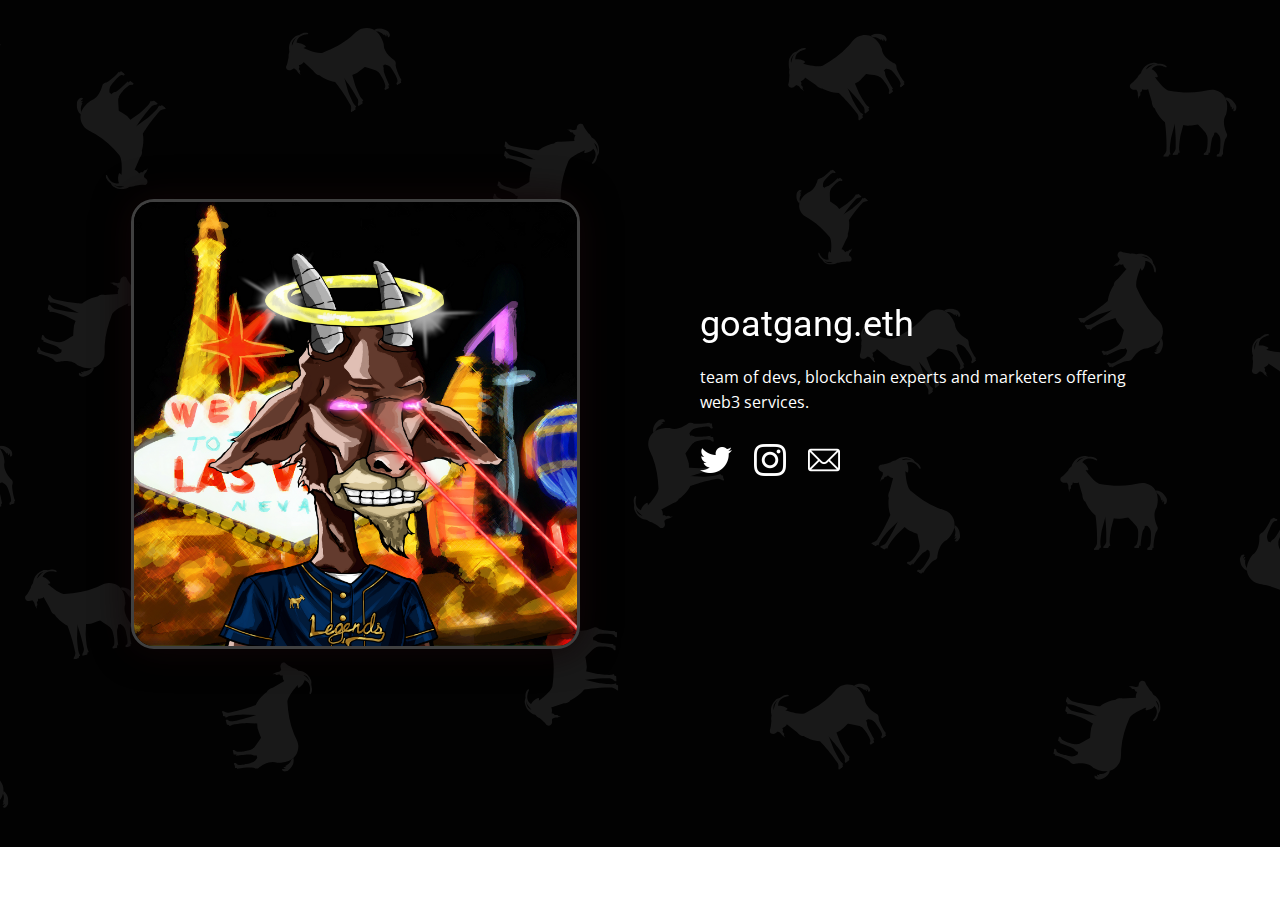
==== index.html @ 2919008b "Add files via upload" ====
<!DOCTYPE html>
<html style="font-size: 16px;" lang="en"><head>
    <meta name="viewport" content="width=device-width, initial-scale=1.0">
    <meta charset="utf-8">
    <meta name="keywords" content="developers, goat, blockchain, crypto, expert, legal, web3, services, marketing, consultation, ethereum, nft, goat society, society, goatd, goated, goat leaders, team, web2, seo, trader, trading, memecoin, exchange, launch, coin launch, web, design, webdesign, twitter, instagram, fanbase, homepage">
    <meta name="description" content="team of devs, blockchain experts and marketers offering web3 service​s.">
    <meta name="page_type" content="np-template-header-footer-from-plugin">
    <title>goatgang.eth</title>
    <link rel="stylesheet" href="goatgang.css" media="screen">
<link rel="stylesheet" href="Herd.css" media="screen">
    <script class="u-script" type="text/javascript" src="jquery.js" defer=""></script>
    <script class="u-script" type="text/javascript" src="goatgang.js" defer=""></script>
    <meta name="generator" content="Goat Generator">
    <meta property="og:title" content="goatgang.eth">
    <meta property="og:description" content="team of devs, blockchain experts and marketers offering web3 service​s.">
    <meta property="og:image" content="https://goatbeing.dev/images/Untitleddesign1.png">
    <meta property="og:url" content="https://goatbeing.dev">
    <link rel="icon" href="images/favicon.png">
    <link id="u-theme-google-font" rel="stylesheet" href="https://fonts.googleapis.com/css?family=Roboto:100,100i,300,300i,400,400i,500,500i,700,700i,900,900i|Open+Sans:300,300i,400,400i,500,500i,600,600i,700,700i,800,800i">
    
    
    <script type="application/ld+json">{
		"@context": "http://schema.org",
		"@type": "Organization",
		"name": "goatgang"
}</script>
    <meta name="theme-color" content="#172635">
    <meta property="og:type" content="website">
  </head>
  <body data-home-page="Herd.html" data-home-page-title="Herd" class="u-body u-xl-mode">
    <section class="u-clearfix u-image u-shading u-uploaded-video u-section-1" id="sec-d7a1" data-image-width="1920" data-image-height="1080">
      <div class="u-clearfix u-sheet u-valign-middle-lg u-valign-middle-xs u-sheet-1">
        <div class="u-clearfix u-expanded-width u-gutter-0 u-layout-wrap u-layout-wrap-1">
          <div class="u-layout">
            <div class="u-layout-row">
              <div class="u-align-left-lg u-align-left-md u-align-left-sm u-align-left-xs u-container-style u-layout-cell u-left-cell u-size-30 u-layout-cell-1">
                <div class="u-container-layout u-valign-middle-lg u-valign-middle-md u-valign-middle-xl u-container-layout-1">
                  <img class="u-border-grey-75 u-hover-feature u-image u-image-round u-radius-23 u-image-1" src="images/GoatLeader.png" alt="" data-image-width="1600" data-image-height="1600" data-href="https://opensea.io/assets/0x2f14f1b6c350c41801b2b7ba9445670d7e2ffc70/6843" data-target="_blank">
                </div>
              </div>
              <div class="u-align-left u-container-style u-layout-cell u-right-cell u-size-30 u-layout-cell-2">
                <div class="u-container-layout u-valign-bottom-xs u-container-layout-2">
                  <h2 class="u-text u-text-body-alt-color u-text-default u-text-1" data-animation-name="flash" data-animation-duration="1000" data-animation-direction="">goatgang.eth<br>
                  </h2>
                  <p class="u-text u-text-body-alt-color u-text-2">team of devs, blockchain experts and marketers offering web3 service<span style="font-size: 0.875rem;"></span>s.
                  </p><span class="u-file-icon u-icon u-text-white u-icon-1" data-href="https://instagram.com/goatbeing" data-target="_blank"><img src="images/4.png" alt=""></span><span class="u-file-icon u-icon u-text-white u-icon-2" data-href="mailto:Cryptogoat@mail.com"><img src="images/5.png" alt=""></span><span class="u-file-icon u-icon u-text-white u-icon-3" data-href="https://twitter.com/goatbeing" data-target="_blank"><img src="images/6.png" alt=""></span>
                </div>
              </div>
            </div>
          </div>
        </div>
      </div>
      
    </section>
    
    
    
  
</body></html>
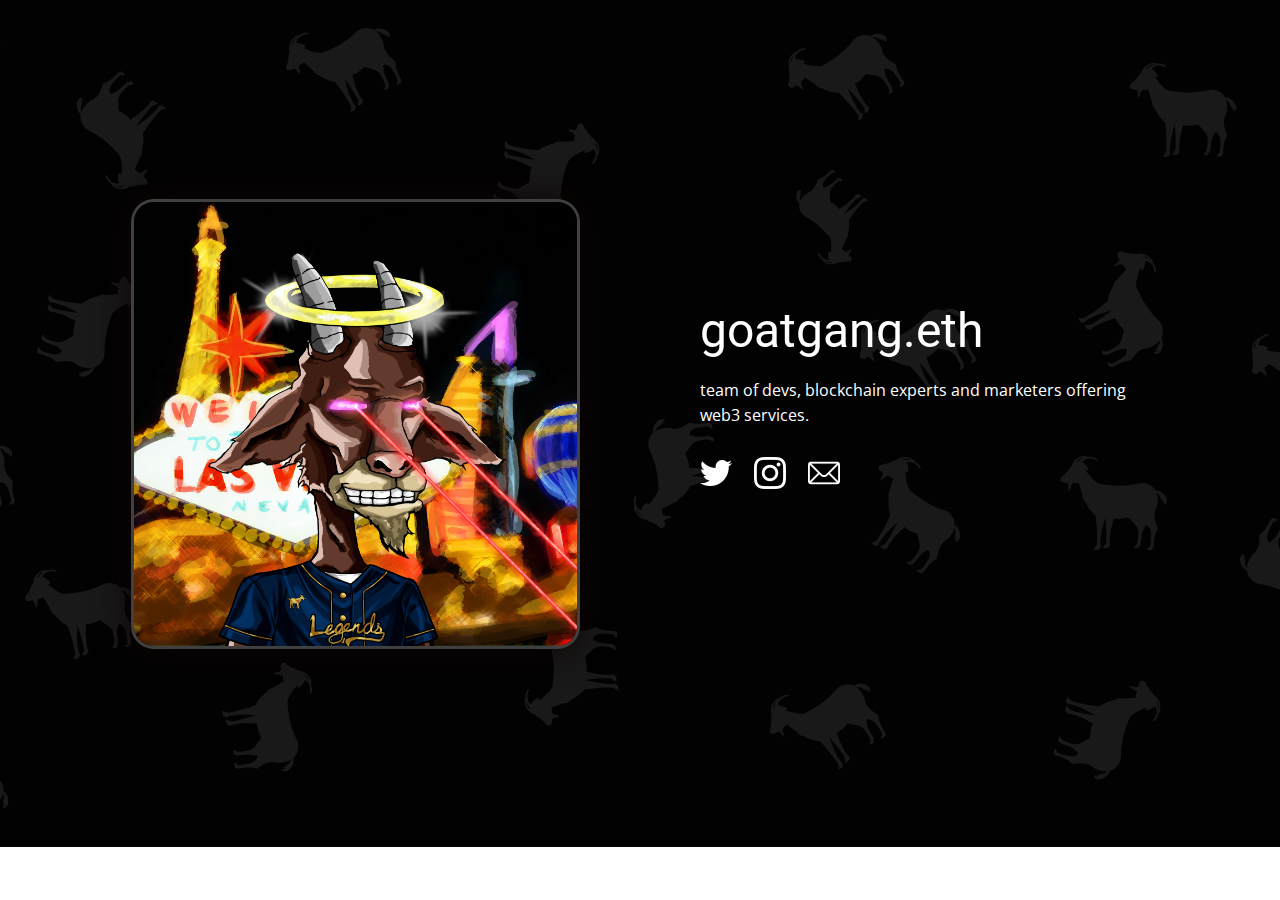
==== commit c87dd1b2: "Update index.html" ====
--- a/index.html
+++ b/index.html
@@ -1,5 +1,12 @@
 <!DOCTYPE html>
 <html style="font-size: 16px;" lang="en"><head>
+<!-- Google Tag Manager -->
+<script>(function(w,d,s,l,i){w[l]=w[l]||[];w[l].push({'gtm.start':
+new Date().getTime(),event:'gtm.js'});var f=d.getElementsByTagName(s)[0],
+j=d.createElement(s),dl=l!='dataLayer'?'&l='+l:'';j.async=true;j.src=
+'https://www.googletagmanager.com/gtm.js?id='+i+dl;f.parentNode.insertBefore(j,f);
+})(window,document,'script','dataLayer','GTM-PCHRCNZ');</script>
+<!-- End Google Tag Manager -->
     <meta name="viewport" content="width=device-width, initial-scale=1.0">
     <meta charset="utf-8">
     <meta name="keywords" content="developers, goat, blockchain, crypto, expert, legal, web3, services, marketing, consultation, ethereum, nft, goat society, society, goatd, goated, goat leaders, team, web2, seo, trader, trading, memecoin, exchange, launch, coin launch, web, design, webdesign, twitter, instagram, fanbase, homepage">
@@ -15,20 +22,43 @@
     <meta property="og:description" content="team of devs, blockchain experts and marketers offering web3 service​s.">
     <meta property="og:image" content="https://goatbeing.dev/images/Untitleddesign1.png">
     <meta property="og:url" content="https://goatbeing.dev">
-    <link rel="icon" href="images/favicon.png">
+	<link rel="icon" href="images/
+			       .svg">
+    <link rel="shortcut icon" href="/favicon.svg">
+    <link rel="icon" href="images/favicon.svg">
     <link id="u-theme-google-font" rel="stylesheet" href="https://fonts.googleapis.com/css?family=Roboto:100,100i,300,300i,400,400i,500,500i,700,700i,900,900i|Open+Sans:300,300i,400,400i,500,500i,600,600i,700,700i,800,800i">
     
     
     <script type="application/ld+json">{
 		"@context": "http://schema.org",
 		"@type": "Organization",
-		"name": "goatgang"
+		"name": "goatgang.eth",
+                "url": "https://goatbeing.dev",
+		"logo": "https://goatbeing.dev/images/favicon.svg"
 }</script>
     <meta name="theme-color" content="#172635">
+    <link rel="canonical" href="https://goatbeing.dev">
+    <meta name="twitter:card" content="summary_large_image">
+    <meta name="twitter:site" content="@GOATBeing">
+    <meta name="twitter:title" content="goatgang.eth">
+    <meta name="twitter:description" content="Team of GOATs">
+    <meta name="twitter:image" content="https://i.ibb.co/RYLwTcB/twittercard.png">
     <meta property="og:type" content="website">
+  <script async="" src="https://www.googletagmanager.com/gtag/js?id=G-YMZG2W1E2V"></script>
+<script>
+  window.dataLayer = window.dataLayer || [];
+  function gtag(){dataLayer.push(arguments);}
+  gtag('js', new Date());
+
+  gtag('config', 'G-YMZG2W1E2V');
+</script>
   </head>
   <body data-home-page="Herd.html" data-home-page-title="Herd" class="u-body u-xl-mode">
-    <section class="u-clearfix u-image u-shading u-uploaded-video u-section-1" id="sec-d7a1" data-image-width="1920" data-image-height="1080">
+    <!-- Google Tag Manager (noscript) -->
+<noscript><iframe src="https://www.googletagmanager.com/ns.html?id=GTM-PCHRCNZ"
+height="0" width="0" style="display:none;visibility:hidden"></iframe></noscript>
+<!-- End Google Tag Manager (noscript) -->
+	<section class="u-clearfix u-image u-shading u-uploaded-video u-section-1" id="sec-d7a1" data-image-width="1920" data-image-height="1080">
       <div class="u-clearfix u-sheet u-valign-middle-lg u-valign-middle-xs u-sheet-1">
         <div class="u-clearfix u-expanded-width u-gutter-0 u-layout-wrap u-layout-wrap-1">
           <div class="u-layout">
@@ -40,8 +70,8 @@
               </div>
               <div class="u-align-left u-container-style u-layout-cell u-right-cell u-size-30 u-layout-cell-2">
                 <div class="u-container-layout u-valign-bottom-xs u-container-layout-2">
-                  <h2 class="u-text u-text-body-alt-color u-text-default u-text-1" data-animation-name="flash" data-animation-duration="1000" data-animation-direction="">goatgang.eth<br>
-                  </h2>
+                  <h1 class="u-text u-text-body-alt-color u-text-default u-text-1" data-animation-name="flash" data-animation-duration="1000" data-animation-direction="">goatgang.eth<br>
+                  </h1>
                   <p class="u-text u-text-body-alt-color u-text-2">team of devs, blockchain experts and marketers offering web3 service<span style="font-size: 0.875rem;"></span>s.
                   </p><span class="u-file-icon u-icon u-text-white u-icon-1" data-href="https://instagram.com/goatbeing" data-target="_blank"><img src="images/4.png" alt=""></span><span class="u-file-icon u-icon u-text-white u-icon-2" data-href="mailto:Cryptogoat@mail.com"><img src="images/5.png" alt=""></span><span class="u-file-icon u-icon u-text-white u-icon-3" data-href="https://twitter.com/goatbeing" data-target="_blank"><img src="images/6.png" alt=""></span>
                 </div>
@@ -56,4 +86,4 @@
     
     
   
-</body></html>+</body></html>
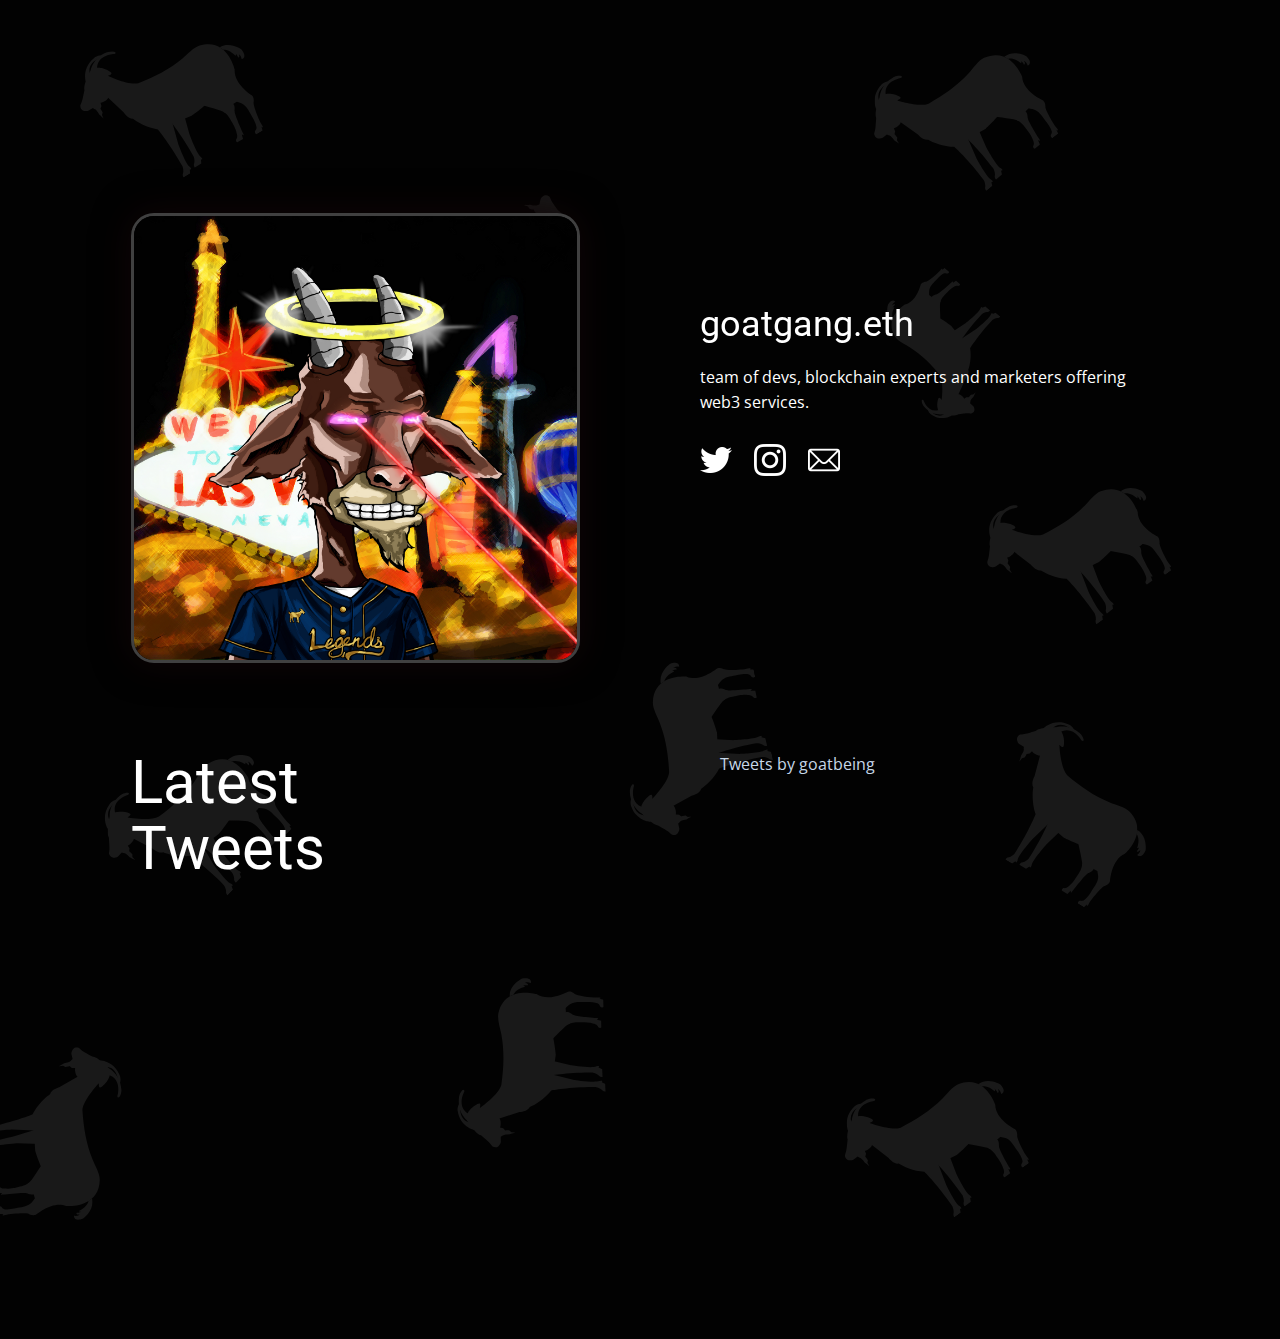
==== commit 7c0c28fb: "Add files via upload" ====
--- a/index.html
+++ b/index.html
@@ -54,26 +54,28 @@
 </script>
   </head>
   <body data-home-page="Herd.html" data-home-page-title="Herd" class="u-body u-xl-mode">
-    <!-- Google Tag Manager (noscript) -->
-<noscript><iframe src="https://www.googletagmanager.com/ns.html?id=GTM-PCHRCNZ"
-height="0" width="0" style="display:none;visibility:hidden"></iframe></noscript>
-<!-- End Google Tag Manager (noscript) -->
-	<section class="u-clearfix u-image u-shading u-uploaded-video u-section-1" id="sec-d7a1" data-image-width="1920" data-image-height="1080">
-      <div class="u-clearfix u-sheet u-valign-middle-lg u-valign-middle-xs u-sheet-1">
+    <section class="u-clearfix u-image u-shading u-uploaded-video u-section-1" id="sec-d7a1" data-image-width="1920" data-image-height="1080">
+      <div class="u-clearfix u-sheet u-valign-middle-xs u-sheet-1">
         <div class="u-clearfix u-expanded-width u-gutter-0 u-layout-wrap u-layout-wrap-1">
           <div class="u-layout">
             <div class="u-layout-row">
               <div class="u-align-left-lg u-align-left-md u-align-left-sm u-align-left-xs u-container-style u-layout-cell u-left-cell u-size-30 u-layout-cell-1">
-                <div class="u-container-layout u-valign-middle-lg u-valign-middle-md u-valign-middle-xl u-container-layout-1">
+                <div class="u-container-layout u-container-layout-1">
                   <img class="u-border-grey-75 u-hover-feature u-image u-image-round u-radius-23 u-image-1" src="images/GoatLeader.png" alt="" data-image-width="1600" data-image-height="1600" data-href="https://opensea.io/assets/0x2f14f1b6c350c41801b2b7ba9445670d7e2ffc70/6843" data-target="_blank">
+                  <h1 class="u-hidden-sm u-hidden-xs u-text u-text-body-alt-color u-text-default-xl u-text-1" data-animation-name="flash" data-animation-duration="1000" data-animation-direction="">Latest<br>Tweets 
+                  </h1>
                 </div>
               </div>
               <div class="u-align-left u-container-style u-layout-cell u-right-cell u-size-30 u-layout-cell-2">
-                <div class="u-container-layout u-valign-bottom-xs u-container-layout-2">
-                  <h1 class="u-text u-text-body-alt-color u-text-default u-text-1" data-animation-name="flash" data-animation-duration="1000" data-animation-direction="">goatgang.eth<br>
-                  </h1>
-                  <p class="u-text u-text-body-alt-color u-text-2">team of devs, blockchain experts and marketers offering web3 service<span style="font-size: 0.875rem;"></span>s.
-                  </p><span class="u-file-icon u-icon u-text-white u-icon-1" data-href="https://instagram.com/goatbeing" data-target="_blank"><img src="images/4.png" alt=""></span><span class="u-file-icon u-icon u-text-white u-icon-2" data-href="mailto:Cryptogoat@mail.com"><img src="images/5.png" alt=""></span><span class="u-file-icon u-icon u-text-white u-icon-3" data-href="https://twitter.com/goatbeing" data-target="_blank"><img src="images/6.png" alt=""></span>
+                <div class="u-container-layout u-valign-bottom-lg u-container-layout-2">
+                  <h2 class="u-text u-text-body-alt-color u-text-default u-text-2" data-animation-name="flash" data-animation-duration="1000" data-animation-direction="">goatgang.eth<br>
+                  </h2>
+                  <p class="u-text u-text-body-alt-color u-text-3">team of devs, blockchain experts and marketers offering web3 service<span style="font-size: 0.875rem;"></span>s.
+                  </p><span class="u-file-icon u-icon u-text-white u-icon-1" data-href="https://instagram.com/goatbeing" data-target="_blank"><img src="images/1.png" alt=""></span><span class="u-file-icon u-icon u-text-white u-icon-2" data-href="mailto:Cryptogoat@mail.com"><img src="images/2.png" alt=""></span><span class="u-file-icon u-icon u-text-white u-icon-3" data-href="https://twitter.com/goatbeing" data-target="_blank"><img src="images/3.png" alt=""></span>
+                  <div class="u-clearfix u-custom-html u-hidden-sm u-hidden-xs u-custom-html-1">
+                    <a class="twitter-timeline" data-lang="en" data-width="405" data-height="410" data-theme="light" href="https://twitter.com/goatbeing?ref_src=twsrc%5Etfw">Tweets by goatbeing</a>
+                    <script async="async" src="https://platform.twitter.com/widgets.js" charset="utf-8"></script>
+                  </div>
                 </div>
               </div>
             </div>
@@ -86,4 +88,4 @@
     
     
   
-</body></html>
+</body></html>--- a/Herd.css
+++ b/Herd.css
@@ -14,7 +14,7 @@
 
 .u-section-1 .u-layout-cell-1 {
   background-image: none;
-  min-height: 543px;
+  min-height: 1033px;
 }
 
 .u-section-1 .u-container-layout-1 {
@@ -25,24 +25,29 @@
   width: 449px;
   height: 450px;
   transition-duration: 0.5s;
+  box-shadow: 0 0 36px 1px rgba(15,4,5,1);
   transform: translateX(0px) translateY(0px) scale(1) rotate(0deg);
-  box-shadow: 0 0 36px 1px rgba(15,4,5,1);
-  margin: 0 auto;
+  margin: 61px auto 0;
+}
+
+.u-section-1 .u-text-1 {
+  font-size: 3.75rem;
+  margin: 87px auto 0 61px;
 }
 
 .u-section-1 .u-layout-cell-2 {
-  min-height: 543px;
+  min-height: 1022px;
 }
 
 .u-section-1 .u-container-layout-2 {
   padding: 30px 60px;
 }
 
-.u-section-1 .u-text-1 {
+.u-section-1 .u-text-2 {
   margin: 123px auto 0 0;
 }
 
-.u-section-1 .u-text-2 {
+.u-section-1 .u-text-3 {
   margin: 20px 0 0;
 }
 
@@ -67,46 +72,70 @@
   padding: 0;
 }
 
+.u-section-1 .u-custom-html-1 {
+  height: auto;
+  min-height: 405px;
+  width: 410px;
+  margin: 276px auto 0;
+}
+
 @media (max-width: 1199px) {
   .u-section-1 .u-sheet-1 {
-    min-height: 863px;
+    min-height: 1264px;
   }
 
   .u-section-1 .u-layout-wrap-1 {
-    margin-top: 60px;
-    margin-bottom: 60px;
+    margin-top: 190px;
+    margin-bottom: 52px;
   }
 
   .u-section-1 .u-layout-cell-1 {
-    min-height: 483px;
+    min-height: 1022px;
   }
 
   .u-section-1 .u-image-1 {
     width: 416px;
     height: 416px;
-  }
-
-  .u-section-1 .u-layout-cell-2 {
-    min-height: 483px;
+    margin-top: 47px;
   }
 
   .u-section-1 .u-text-1 {
     width: auto;
-    margin-top: 106px;
+    font-size: 3rem;
+    margin-top: 124px;
+    margin-right: 216px;
+    margin-left: 52px;
+  }
+
+  .u-section-1 .u-container-layout-2 {
+    padding-left: 0;
+    padding-right: 0;
   }
 
   .u-section-1 .u-text-2 {
     width: auto;
+    margin-top: 0;
+    margin-left: 60px;
+  }
+
+  .u-section-1 .u-text-3 {
+    width: auto;
     margin-top: 27px;
+    margin-left: 60px;
+    margin-right: 60px;
   }
 
   .u-section-1 .u-icon-1 {
     margin-top: 27px;
-    margin-left: 59px;
+    margin-left: 119px;
   }
 
   .u-section-1 .u-icon-2 {
-    margin-left: 119px;
+    margin-left: 179px;
+  }
+
+  .u-section-1 .u-icon-3 {
+    margin-left: 60px;
   }
 }
 
@@ -120,7 +149,7 @@
   }
 
   .u-section-1 .u-layout-cell-1 {
-    min-height: 370px;
+    min-height: 983px;
   }
 
   .u-section-1 .u-image-1 {
@@ -128,17 +157,22 @@
     height: 333px;
   }
 
+  .u-section-1 .u-text-1 {
+    margin-top: 168px;
+    margin-right: 161px;
+    margin-left: 28px;
+  }
+
   .u-section-1 .u-layout-cell-2 {
-    min-height: 370px;
-  }
-
-  .u-section-1 .u-container-layout-2 {
-    padding-left: 30px;
-    padding-right: 30px;
-  }
-
-  .u-section-1 .u-text-1 {
+    min-height: 983px;
+  }
+
+  .u-section-1 .u-text-2 {
     margin-top: 66px;
+  }
+
+  .u-section-1 .u-text-3 {
+    margin-right: 0;
   }
 
   .u-section-1 .u-icon-1 {
@@ -149,6 +183,14 @@
   .u-section-1 .u-icon-2 {
     margin-left: 100px;
   }
+
+  .u-section-1 .u-icon-3 {
+    margin-left: 150px;
+  }
+
+  .u-section-1 .u-custom-html-1 {
+    width: 344px;
+  }
 }
 
 @media (max-width: 767px) {
@@ -158,10 +200,11 @@
 
   .u-section-1 .u-layout-wrap-1 {
     margin-top: 125px;
+    margin-bottom: 60px;
   }
 
   .u-section-1 .u-layout-cell-1 {
-    min-height: 555px;
+    min-height: 581px;
   }
 
   .u-section-1 .u-image-1 {
@@ -170,30 +213,52 @@
     margin-top: 73px;
   }
 
+  .u-section-1 .u-text-1 {
+    margin-top: 160px;
+    margin-right: 156px;
+    margin-left: 33px;
+  }
+
   .u-section-1 .u-layout-cell-2 {
-    min-height: 303px;
+    min-height: 272px;
   }
 
   .u-section-1 .u-container-layout-2 {
-    padding: 0 10px;
-  }
-
-  .u-section-1 .u-text-1 {
-    margin-top: 48px;
+    padding-top: 0;
   }
 
   .u-section-1 .u-text-2 {
-    margin-top: 39px;
+    margin-top: 50px;
+    margin-left: 48px;
+  }
+
+  .u-section-1 .u-text-3 {
+    margin-top: 35px;
+    margin-right: 12px;
+    margin-left: 48px;
   }
 
   .u-section-1 .u-icon-1 {
-    margin-top: 33px;
+    margin-top: 35px;
+    margin-left: 103px;
+  }
+
+  .u-section-1 .u-icon-2 {
+    margin-left: 153px;
+  }
+
+  .u-section-1 .u-icon-3 {
+    margin-left: 53px;
+  }
+
+  .u-section-1 .u-custom-html-1 {
+    width: 360px;
   }
 }
 
 @media (max-width: 575px) {
   .u-section-1 .u-sheet-1 {
-    min-height: 930px;
+    min-height: 931px;
   }
 
   .u-section-1 .u-layout-wrap-1 {
@@ -201,7 +266,7 @@
   }
 
   .u-section-1 .u-layout-cell-1 {
-    min-height: 363px;
+    min-height: 454px;
   }
 
   .u-section-1 .u-image-1 {
@@ -209,30 +274,42 @@
     height: 341px;
   }
 
+  .u-section-1 .u-text-1 {
+    font-size: 1.5rem;
+    margin-right: 0;
+    margin-left: 60px;
+  }
+
   .u-section-1 .u-layout-cell-2 {
-    min-height: 169px;
-  }
-
-  .u-section-1 .u-text-1 {
-    margin-top: -1px;
+    min-height: 189px;
   }
 
   .u-section-1 .u-text-2 {
-    margin-top: 18px;
+    margin-top: 5px;
+    margin-left: 30px;
+  }
+
+  .u-section-1 .u-text-3 {
+    margin-top: 15px;
+    margin-right: 18px;
+    margin-left: 30px;
   }
 
   .u-section-1 .u-icon-1 {
-    margin-top: 16px;
-    margin-left: 53px;
+    margin-top: 15px;
+    margin-left: 80px;
   }
 
   .u-section-1 .u-icon-2 {
-    margin-left: 103px;
+    margin-left: 130px;
   }
 
   .u-section-1 .u-icon-3 {
-    margin-bottom: -1px;
-    margin-left: 3px;
+    margin-left: 30px;
+  }
+
+  .u-section-1 .u-custom-html-1 {
+    width: 340px;
   }
 }
 
